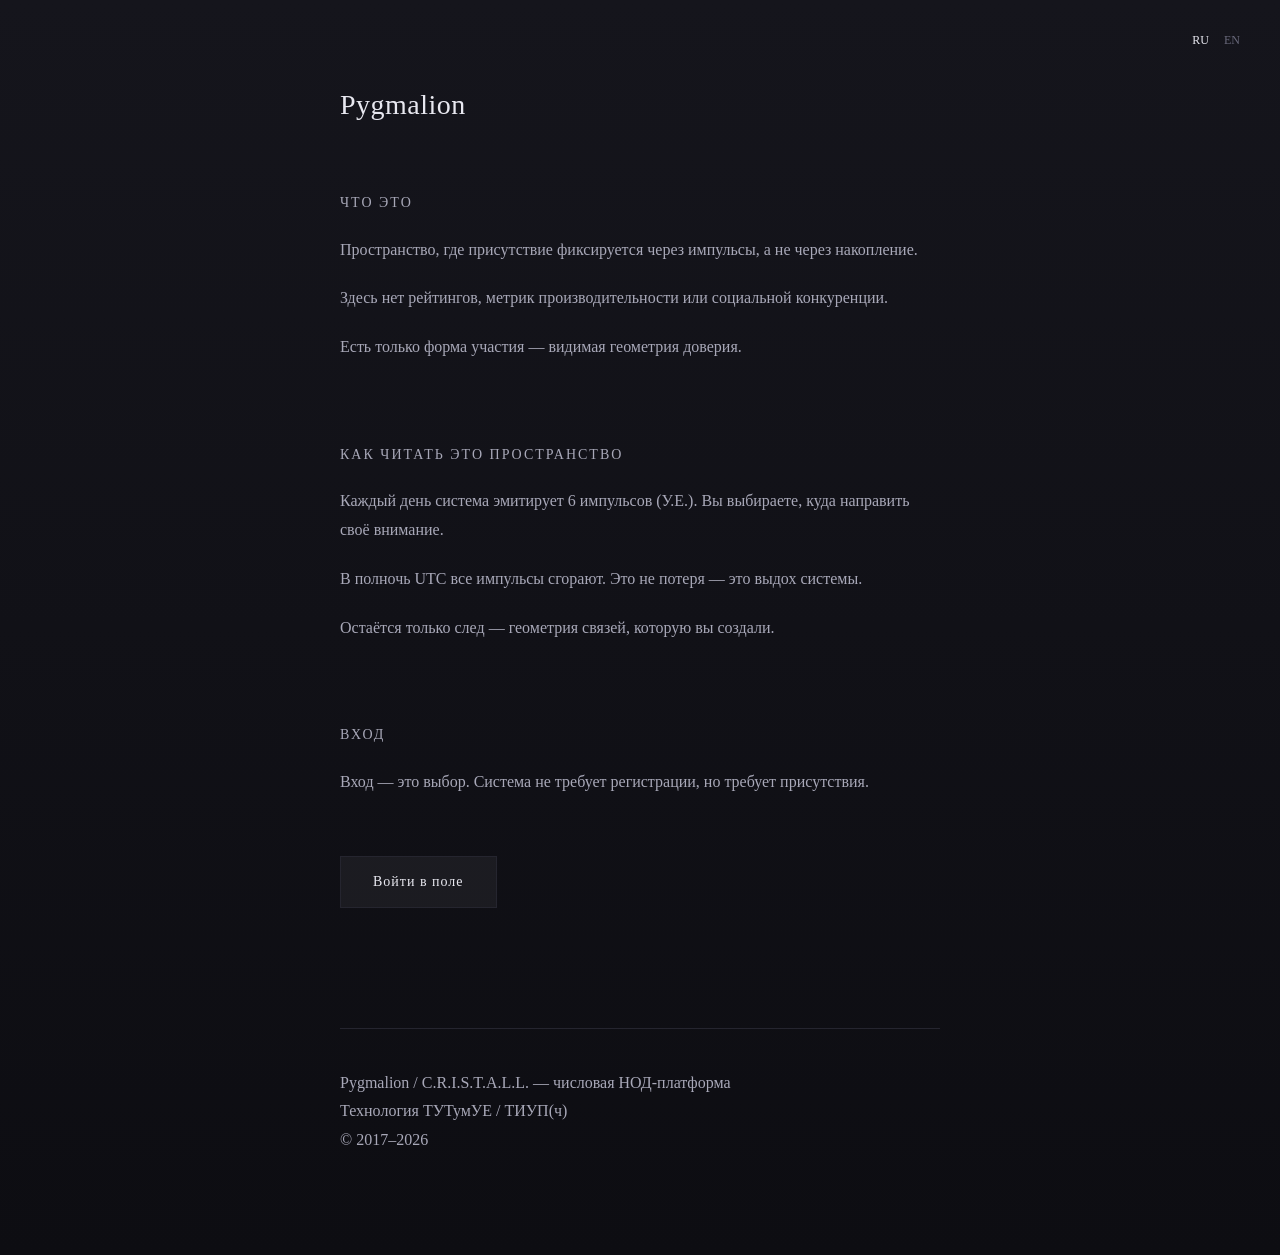
==== index.html @ f30ba783 "materialized field presence" ====
<!DOCTYPE html>
<html lang="ru">
<head>
  <meta charset="UTF-8">
  <meta name="viewport" content="width=device-width, initial-scale=1.0">
  <title>Pygmalion — Пространство присутствия</title>
  <script src="i18n/i18n.js"></script>
  <style>
    * { margin: 0; padding: 0; box-sizing: border-box; }

    body {
      background: linear-gradient(180deg, #15151c 0%, #0d0d12 100%);
      color: #e8e8f0;
      font-family: 'Georgia', serif;
      line-height: 1.8;
      overflow-x: hidden;
    }

    .container {
      max-width: 680px;
      margin: 0 auto;
      padding: 80px 40px;
    }

    h1 {
      font-size: 28px;
      font-weight: 300;
      color: #e8e8f0;
      margin-bottom: 60px;
      letter-spacing: 0.5px;
    }

    .section {
      margin-bottom: 80px;
    }

    .section-title {
      font-size: 14px;
      text-transform: uppercase;
      letter-spacing: 2px;
      color: #a8a8b8;
      margin-bottom: 20px;
    }

    p {
      font-size: 16px;
      margin-bottom: 20px;
      color: #a8a8b8;
    }

    .entry-point {
      display: inline-block;
      margin-top: 40px;
      padding: 12px 32px;
      background: rgba(255,255,255,0.05);
      border: 1px solid #25252f;
      color: #e8e8f0;
      text-decoration: none;
      font-size: 14px;
      letter-spacing: 1px;
      transition: all 0.3s ease;
    }

    .entry-point:hover {
      background: rgba(255,255,255,0.08);
      border-color: #35353f;
    }

    .lang-switch {
      position: fixed;
      top: 30px;
      right: 40px;
      font-size: 12px;
      color: #68687a;
    }

    .lang-switch a {
      color: #68687a;
      text-decoration: none;
      margin-left: 12px;
      transition: color 0.3s ease;
    }

    .lang-switch a:hover,
    .lang-switch a.active {
      color: #e8e8f0;
    }

    .footnote {
      margin-top: 120px;
      padding-top: 40px;
      border-top: 1px solid #25252f;
      font-size: 12px;
      color: #68687a;
    }

    @media (max-width: 768px) {
      .container {
        padding: 60px 24px;
      }
      h1 {
        font-size: 24px;
      }
      .lang-switch {
        top: 20px;
        right: 24px;
      }
    }
  </style>
</head>
<body>

<div class="lang-switch">
  <a href="#" class="active" data-lang="ru">RU</a>
  <a href="#" data-lang="en">EN</a>
</div>

<div class="container">
  <h1 data-i18n="landing.title">Pygmalion</h1>

  <div class="section">
    <div class="section-title" data-i18n="landing.what_is">Что это</div>
    <p data-i18n="landing.what_is_text_1">
      Пространство, где присутствие фиксируется через импульсы, а не через накопление.
    </p>
    <p data-i18n="landing.what_is_text_2">
      Здесь нет рейтингов, метрик производительности или социальной конкуренции.
    </p>
    <p data-i18n="landing.what_is_text_3">
      Есть только форма участия — видимая геометрия доверия.
    </p>
  </div>

  <div class="section">
    <div class="section-title" data-i18n="landing.how_to_read">Как читать это пространство</div>
    <p data-i18n="landing.how_to_read_text_1">
      Каждый день система эмитирует 6 импульсов (У.Е.). Вы выбираете, куда направить своё внимание.
    </p>
    <p data-i18n="landing.how_to_read_text_2">
      В полночь UTC все импульсы сгорают. Это не потеря — это выдох системы.
    </p>
    <p data-i18n="landing.how_to_read_text_3">
      Остаётся только след — геометрия связей, которую вы создали.
    </p>
  </div>

  <div class="section">
    <div class="section-title" data-i18n="landing.entry">Вход</div>
    <p data-i18n="landing.entry_text">
      Вход — это выбор. Система не требует регистрации, но требует присутствия.
    </p>
    <a href="frontend/threshold.html" class="entry-point" data-i18n="landing.enter_field">Войти в поле</a>
  </div>

  <div class="footnote">
    <p data-i18n="landing.footer" data-i18n-html="true">
      Pygmalion / C.R.I.S.T.A.L.L. — числовая НОД-платформа<br>
      Технология ТУТумУЕ / ТИУП(ч)<br>
      © 2017–2026
    </p>
  </div>
</div>

<script>
// Инициализация i18n при загрузке страницы
window.addEventListener('DOMContentLoaded', () => {
  window.i18n.init();
});
</script>

</body>
</html>
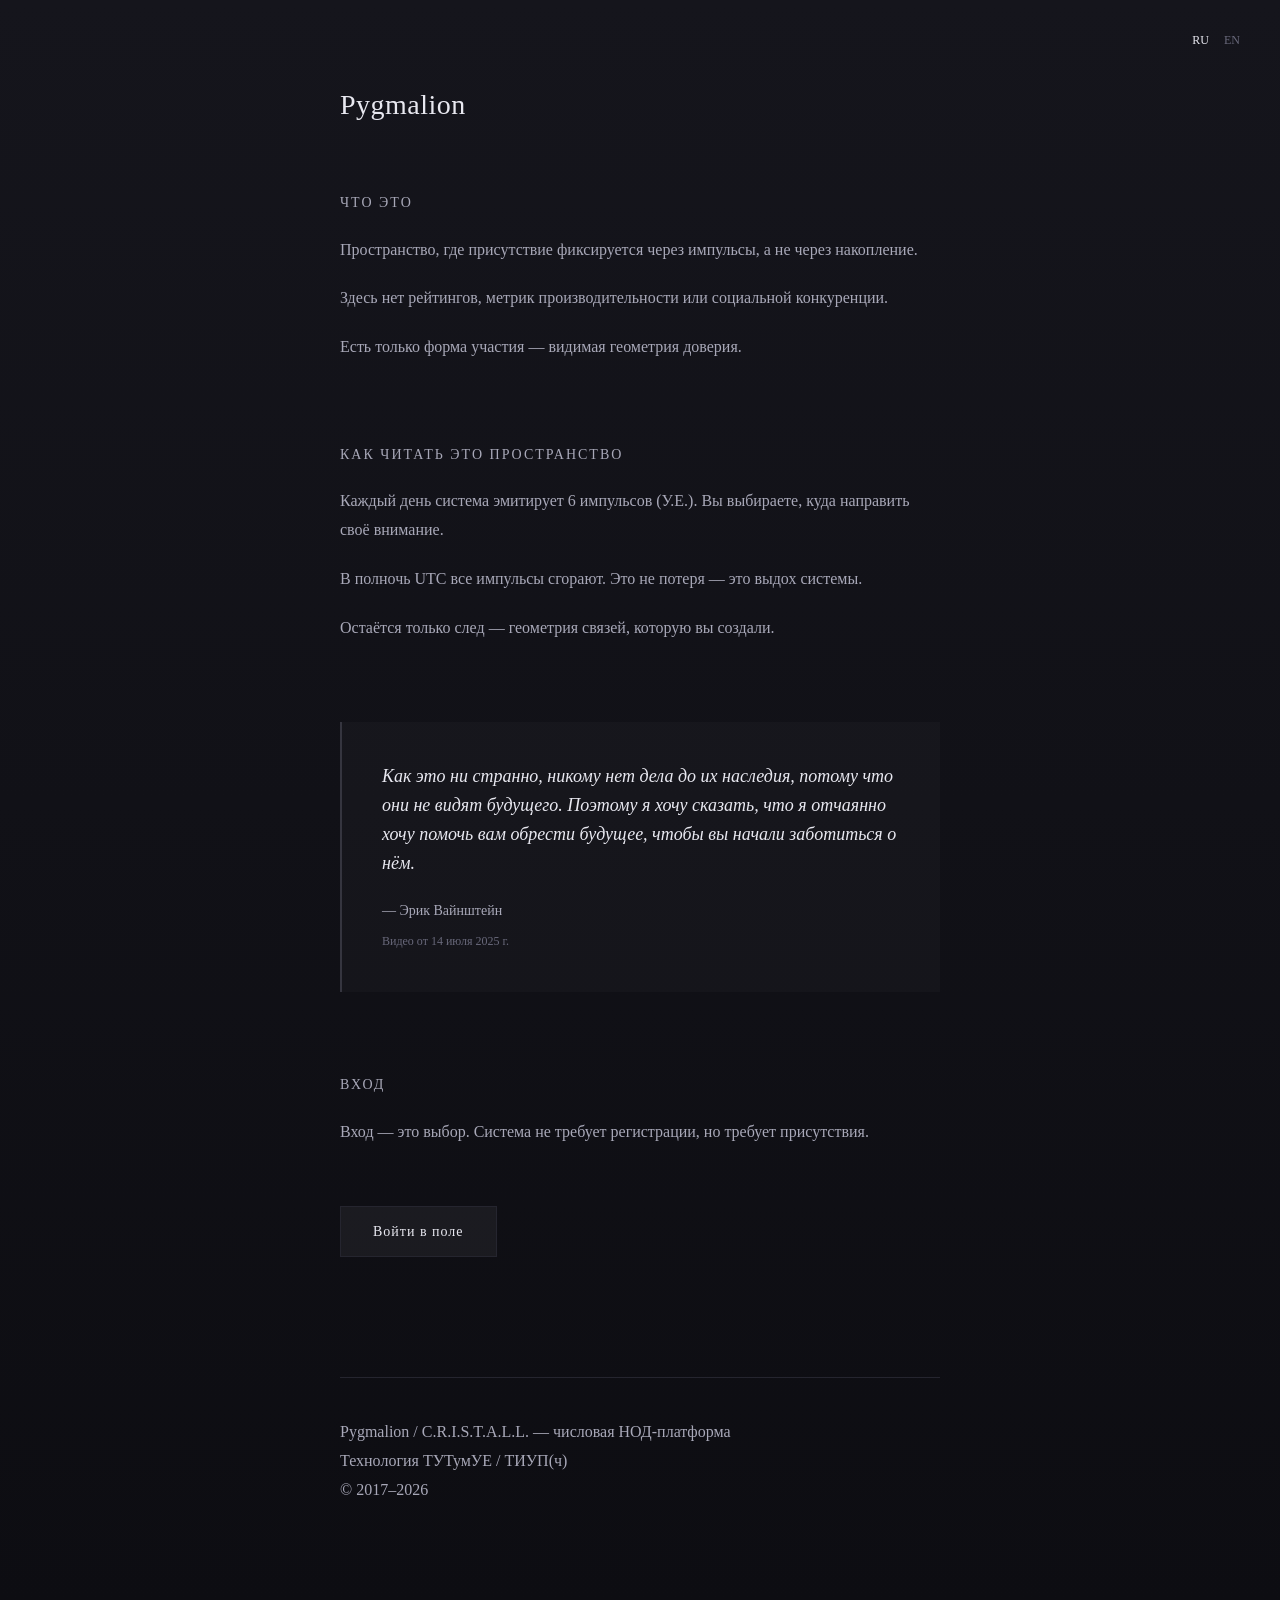
==== commit 36562e88: "feat: добавить цитату Эрика Вайнштейна как лейтмотив Добавлена цитата на лендинг: - Блок с цитатой м" ====
--- a/index.html
+++ b/index.html
@@ -84,6 +84,35 @@
     .lang-switch a:hover,
     .lang-switch a.active {
       color: #e8e8f0;
+    }
+
+    .quote {
+      margin: 80px 0;
+      padding: 40px;
+      background: rgba(255,255,255,0.02);
+      border-left: 2px solid #35353f;
+    }
+
+    .quote blockquote {
+      font-size: 18px;
+      font-style: italic;
+      color: #e8e8f0;
+      margin-bottom: 20px;
+      line-height: 1.6;
+    }
+
+    .quote cite {
+      display: block;
+      font-size: 14px;
+      color: #a8a8b8;
+      font-style: normal;
+      margin-top: 16px;
+    }
+
+    .quote .source {
+      font-size: 12px;
+      color: #68687a;
+      margin-top: 8px;
     }
 
     .footnote {
@@ -144,6 +173,14 @@
     </p>
   </div>
 
+  <div class="quote">
+    <blockquote data-i18n="landing.quote_text">
+      "Как это ни странно, никому нет дела до их наследия, потому что они не видят будущего. Поэтому я хочу сказать, что я отчаянно хочу помочь вам обрести будущее, чтобы вы начали заботиться о нём."
+    </blockquote>
+    <cite data-i18n="landing.quote_author">— Эрик Вайнштейн</cite>
+    <div class="source" data-i18n="landing.quote_source">Видео от 14 июля 2025 г.</div>
+  </div>
+
   <div class="section">
     <div class="section-title" data-i18n="landing.entry">Вход</div>
     <p data-i18n="landing.entry_text">
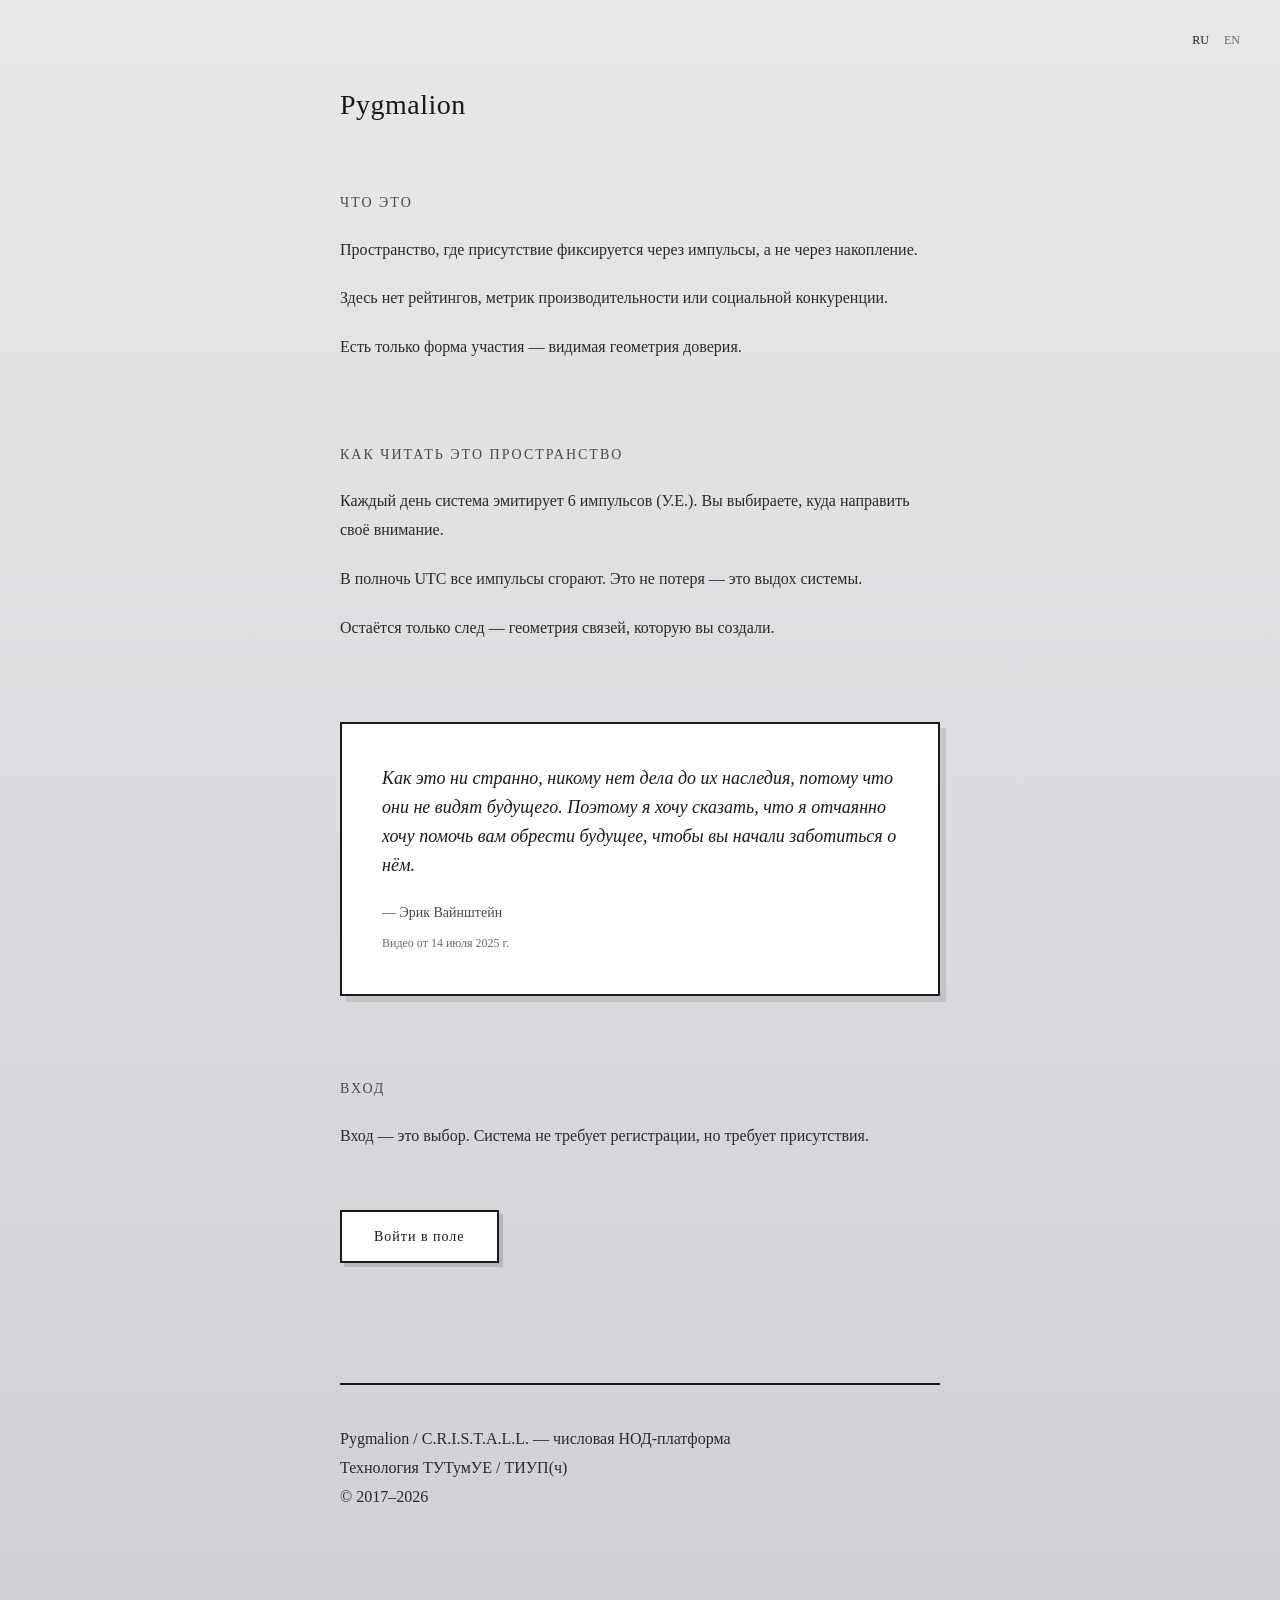
==== commit 99943f07: "style: изменить дизайн на светлый хай-тек Изменения: - Фон: светло-серый градиент (#e8e8ea → #d0d0d5" ====
--- a/index.html
+++ b/index.html
@@ -9,8 +9,8 @@
     * { margin: 0; padding: 0; box-sizing: border-box; }
 
     body {
-      background: linear-gradient(180deg, #15151c 0%, #0d0d12 100%);
-      color: #e8e8f0;
+      background: linear-gradient(180deg, #e8e8ea 0%, #d0d0d5 100%);
+      color: #1a1a1a;
       font-family: 'Georgia', serif;
       line-height: 1.8;
       overflow-x: hidden;
@@ -25,7 +25,7 @@
     h1 {
       font-size: 28px;
       font-weight: 300;
-      color: #e8e8f0;
+      color: #1a1a1a;
       margin-bottom: 60px;
       letter-spacing: 0.5px;
     }
@@ -38,32 +38,34 @@
       font-size: 14px;
       text-transform: uppercase;
       letter-spacing: 2px;
-      color: #a8a8b8;
+      color: #4a4a4a;
       margin-bottom: 20px;
     }
 
     p {
       font-size: 16px;
       margin-bottom: 20px;
-      color: #a8a8b8;
+      color: #2a2a2a;
     }
 
     .entry-point {
       display: inline-block;
       margin-top: 40px;
       padding: 12px 32px;
-      background: rgba(255,255,255,0.05);
-      border: 1px solid #25252f;
-      color: #e8e8f0;
+      background: #ffffff;
+      border: 2px solid #1a1a1a;
+      color: #1a1a1a;
       text-decoration: none;
       font-size: 14px;
       letter-spacing: 1px;
       transition: all 0.3s ease;
+      box-shadow: 4px 4px 0px rgba(0,0,0,0.15);
     }
 
     .entry-point:hover {
-      background: rgba(255,255,255,0.08);
-      border-color: #35353f;
+      background: #f5f5f5;
+      box-shadow: 6px 6px 0px rgba(0,0,0,0.2);
+      transform: translate(-2px, -2px);
     }
 
     .lang-switch {
@@ -71,11 +73,11 @@
       top: 30px;
       right: 40px;
       font-size: 12px;
-      color: #68687a;
+      color: #6a6a6a;
     }
 
     .lang-switch a {
-      color: #68687a;
+      color: #6a6a6a;
       text-decoration: none;
       margin-left: 12px;
       transition: color 0.3s ease;
@@ -83,20 +85,21 @@
 
     .lang-switch a:hover,
     .lang-switch a.active {
-      color: #e8e8f0;
+      color: #1a1a1a;
     }
 
     .quote {
       margin: 80px 0;
       padding: 40px;
-      background: rgba(255,255,255,0.02);
-      border-left: 2px solid #35353f;
+      background: #ffffff;
+      border: 2px solid #1a1a1a;
+      box-shadow: 6px 6px 0px rgba(0,0,0,0.1);
     }
 
     .quote blockquote {
       font-size: 18px;
       font-style: italic;
-      color: #e8e8f0;
+      color: #1a1a1a;
       margin-bottom: 20px;
       line-height: 1.6;
     }
@@ -104,23 +107,23 @@
     .quote cite {
       display: block;
       font-size: 14px;
-      color: #a8a8b8;
+      color: #4a4a4a;
       font-style: normal;
       margin-top: 16px;
     }
 
     .quote .source {
       font-size: 12px;
-      color: #68687a;
+      color: #6a6a6a;
       margin-top: 8px;
     }
 
     .footnote {
       margin-top: 120px;
       padding-top: 40px;
-      border-top: 1px solid #25252f;
+      border-top: 2px solid #1a1a1a;
       font-size: 12px;
-      color: #68687a;
+      color: #6a6a6a;
     }
 
     @media (max-width: 768px) {
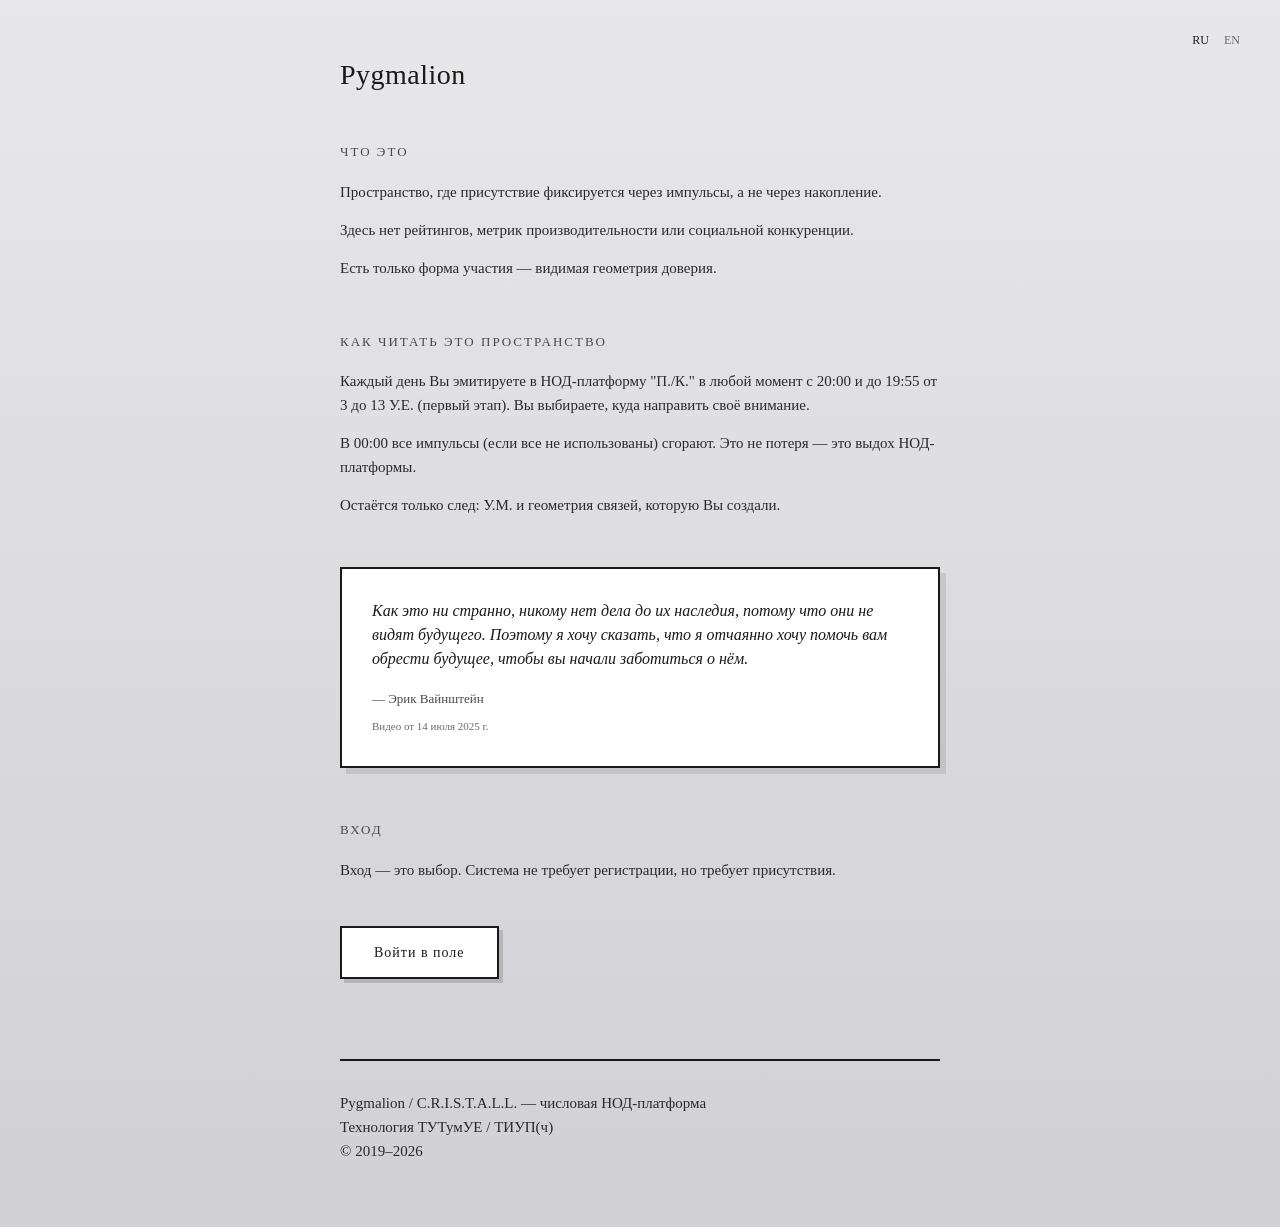
==== commit 2883cefa: "refactor: сжать лендинг + обновить threshold.html - Уменьшены отступы на главной странице (80px → 50" ====
--- a/index.html
+++ b/index.html
@@ -19,38 +19,39 @@
     .container {
       max-width: 680px;
       margin: 0 auto;
-      padding: 80px 40px;
+      padding: 50px 40px;
     }
 
     h1 {
       font-size: 28px;
       font-weight: 300;
       color: #1a1a1a;
-      margin-bottom: 60px;
+      margin-bottom: 40px;
       letter-spacing: 0.5px;
     }
 
     .section {
-      margin-bottom: 80px;
+      margin-bottom: 50px;
     }
 
     .section-title {
-      font-size: 14px;
+      font-size: 13px;
       text-transform: uppercase;
       letter-spacing: 2px;
       color: #4a4a4a;
-      margin-bottom: 20px;
+      margin-bottom: 16px;
     }
 
     p {
-      font-size: 16px;
-      margin-bottom: 20px;
+      font-size: 15px;
+      margin-bottom: 14px;
       color: #2a2a2a;
+      line-height: 1.6;
     }
 
     .entry-point {
       display: inline-block;
-      margin-top: 40px;
+      margin-top: 30px;
       padding: 12px 32px;
       background: #ffffff;
       border: 2px solid #1a1a1a;
@@ -89,41 +90,42 @@
     }
 
     .quote {
-      margin: 80px 0;
-      padding: 40px;
+      margin: 50px 0;
+      padding: 30px;
       background: #ffffff;
       border: 2px solid #1a1a1a;
       box-shadow: 6px 6px 0px rgba(0,0,0,0.1);
     }
 
     .quote blockquote {
-      font-size: 18px;
+      font-size: 16px;
       font-style: italic;
       color: #1a1a1a;
-      margin-bottom: 20px;
-      line-height: 1.6;
+      margin-bottom: 16px;
+      line-height: 1.5;
     }
 
     .quote cite {
       display: block;
-      font-size: 14px;
+      font-size: 13px;
       color: #4a4a4a;
       font-style: normal;
-      margin-top: 16px;
+      margin-top: 12px;
     }
 
     .quote .source {
-      font-size: 12px;
-      color: #6a6a6a;
-      margin-top: 8px;
+      font-size: 11px;
+      color: #6a6a6a;
+      margin-top: 6px;
     }
 
     .footnote {
-      margin-top: 120px;
-      padding-top: 40px;
+      margin-top: 80px;
+      padding-top: 30px;
       border-top: 2px solid #1a1a1a;
-      font-size: 12px;
-      color: #6a6a6a;
+      font-size: 11px;
+      color: #6a6a6a;
+      line-height: 1.6;
     }
 
     @media (max-width: 768px) {
